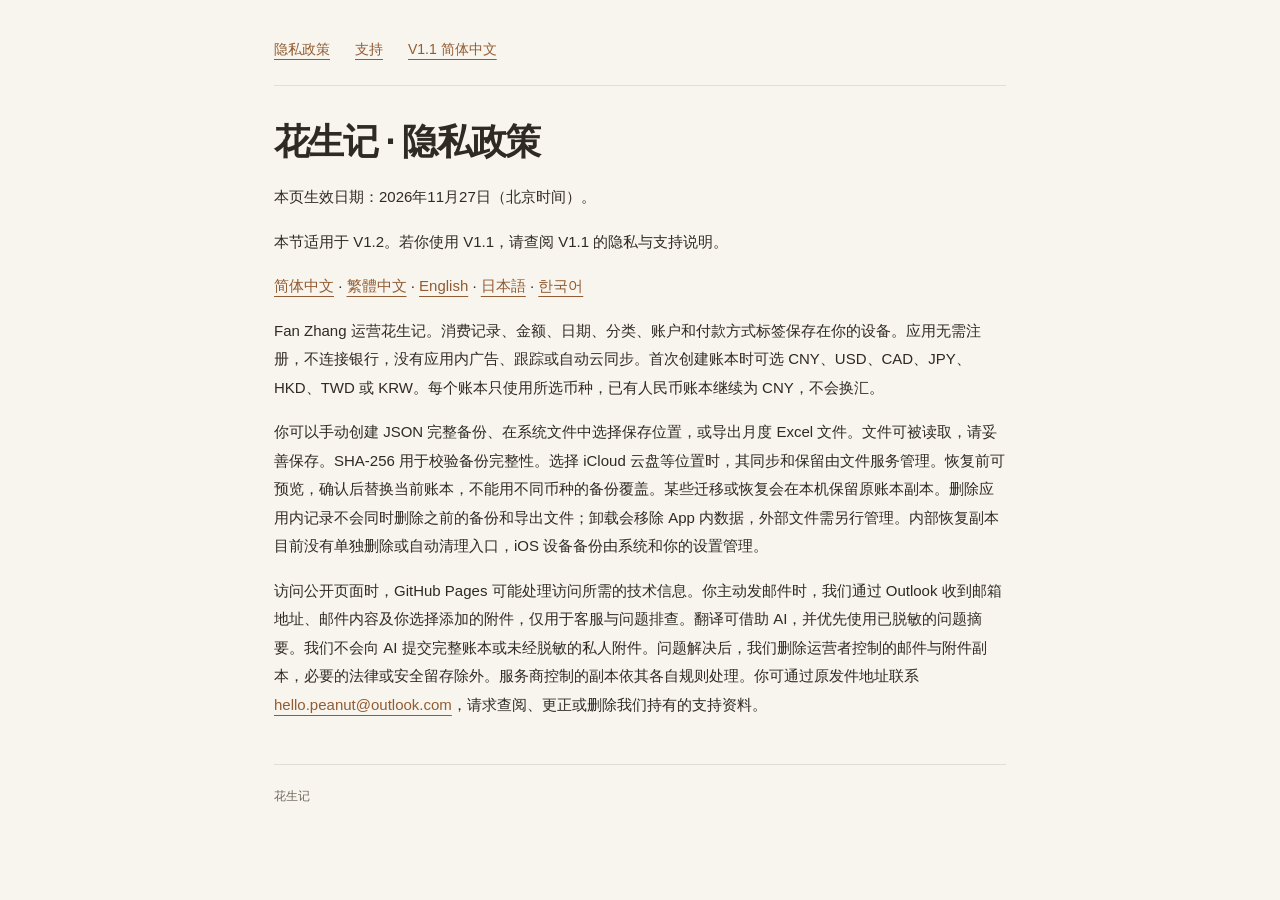
==== privacy-v12-zh-hans.html @ ffc0ed90 "Publish Peanut 1.2 privacy and support in five languages" ====
<!doctype html>
<html lang="zh-Hans"><head><meta charset="utf-8"><meta name="viewport" content="width=device-width, initial-scale=1"><title>花生记 · 隐私政策</title><link rel="stylesheet" href="style.css"></head><body><nav><a href="privacy-v12-zh-hans.html">隐私政策</a> <a href="support-v12-zh-hans.html">支持</a> <a href="privacy.html">V1.1 简体中文</a></nav><main><h1>花生记 · 隐私政策</h1>
<p data-effective-date="2026-11-27">本页生效日期：2026年11月27日（北京时间）。</p>
<p>本节适用于 V1.2。若你使用 V1.1，请查阅 V1.1 的隐私与支持说明。</p>
<p><a href="privacy-v12-zh-hans.html" lang="zh-Hans">简体中文</a> · <a href="privacy-v12-zh-hant.html" lang="zh-Hant">繁體中文</a> · <a href="privacy-v12-en.html" lang="en">English</a> · <a href="privacy-v12-ja.html" lang="ja">日本語</a> · <a href="privacy-v12-ko.html" lang="ko">한국어</a></p>
<p>Fan Zhang 运营花生记。消费记录、金额、日期、分类、账户和付款方式标签保存在你的设备。应用无需注册，不连接银行，没有应用内广告、跟踪或自动云同步。首次创建账本时可选 CNY、USD、CAD、JPY、HKD、TWD 或 KRW。每个账本只使用所选币种，已有人民币账本继续为 CNY，不会换汇。</p>
<p>你可以手动创建 JSON 完整备份、在系统文件中选择保存位置，或导出月度 Excel 文件。文件可被读取，请妥善保存。SHA-256 用于校验备份完整性。选择 iCloud 云盘等位置时，其同步和保留由文件服务管理。恢复前可预览，确认后替换当前账本，不能用不同币种的备份覆盖。某些迁移或恢复会在本机保留原账本副本。删除应用内记录不会同时删除之前的备份和导出文件；卸载会移除 App 内数据，外部文件需另行管理。内部恢复副本目前没有单独删除或自动清理入口，iOS 设备备份由系统和你的设置管理。</p>
<p>访问公开页面时，GitHub Pages 可能处理访问所需的技术信息。你主动发邮件时，我们通过 Outlook 收到邮箱地址、邮件内容及你选择添加的附件，仅用于客服与问题排查。翻译可借助 AI，并优先使用已脱敏的问题摘要。我们不会向 AI 提交完整账本或未经脱敏的私人附件。问题解决后，我们删除运营者控制的邮件与附件副本，必要的法律或安全留存除外。服务商控制的副本依其各自规则处理。你可通过原发件地址联系 <a href="mailto:hello.peanut@outlook.com">hello.peanut@outlook.com</a>，请求查阅、更正或删除我们持有的支持资料。</p>
</main><footer>花生记</footer></body></html>
---- style.css ----
:root{--paper:#f8f5ee;--ink:#302a25;--muted:#71685f;--accent:#925c32;--line:#e3ded3;--card:#eee9df;--dark:#30271f;--radius:24px;font-family:-apple-system,BlinkMacSystemFont,"SF Pro Display","PingFang SC","Microsoft YaHei",sans-serif;color-scheme:light;line-height:1.65;color:var(--ink);background:var(--paper)}*{box-sizing:border-box}html{scroll-behavior:smooth;scroll-padding-top:100px}body{margin:0}a{color:var(--accent);text-decoration-thickness:1px;text-underline-offset:5px}a:focus-visible,[tabindex]:focus-visible{outline:3px solid var(--accent);outline-offset:7px}img{max-width:100%;height:auto;display:block}h1,h2,h3,p,figure{margin:0}h1,h2,h3{font-weight:600;letter-spacing:-.045em;line-height:1.18}p{overflow-wrap:anywhere}section[id]{scroll-margin-top:100px}.wrap{width:min(1160px,calc(100% - 80px));margin-inline:auto}.skip-link{position:fixed;top:-100px;left:20px;z-index:10;background:var(--ink);color:white;padding:12px 20px}.skip-link:focus{top:12px}.site-header{position:sticky;top:0;z-index:5;background:rgba(248,245,238,.94);border-bottom:1px solid rgba(227,222,211,.8);backdrop-filter:blur(18px)}.site-nav{height:80px;display:flex;justify-content:space-between;align-items:center}.brand{display:inline-flex;align-items:center;gap:11px;color:var(--ink);text-decoration:none;font-size:22px;font-weight:650;letter-spacing:-.03em}.brand img{border-radius:22%;box-shadow:0 1px 4px #302a2510}.brand-en{font-size:12px;font-weight:450;letter-spacing:.02em;color:var(--muted);margin-left:11px}.nav-links{display:flex;gap:34px}.nav-links a{font-size:14px;color:var(--ink);text-decoration:none}.nav-links a:hover,.footer-links a:hover{color:var(--accent);text-decoration:underline}.hero{display:grid;grid-template-columns:1.05fr 1fr;gap:70px;align-items:center;padding-top:70px;padding-bottom:75px}.eyebrow{font-size:11px;font-weight:600;letter-spacing:.17em;color:var(--accent);margin-bottom:22px}.small-line{width:23px;height:1px;background:var(--accent);display:inline-block;vertical-align:middle;margin-right:9px}.hero-icon{border-radius:23%;margin-bottom:25px;box-shadow:0 10px 30px #45331d0b}.hero h1{font-size:clamp(42px,4.25vw,64px);line-height:1.18;letter-spacing:-.055em}.accent{color:var(--accent)}.hero-intro{font-size:18px;line-height:1.9;color:var(--muted);margin-top:25px}.hero-actions{display:flex;align-items:center;gap:28px;margin-top:30px}.button{display:inline-flex;align-items:center;justify-content:center;gap:25px;padding:13px 24px;border-radius:50px;font-size:14px;text-decoration:none;font-weight:550}.primary{background:var(--ink);color:#fff}.primary:hover{background:var(--accent)}.text-link{font-size:14px;color:var(--ink);text-decoration:none}.text-link span{margin-left:10px}.hero-note{margin-top:26px;font-size:12px;color:var(--muted)}.hero-note span{margin-inline:10px}.hero-visual{position:relative;min-height:640px;border-radius:180px 180px 36px 36px;background:radial-gradient(ellipse at 30% 0,#efe1c9,transparent 70%),#eee9df;display:flex;justify-content:center;align-items:center;padding:38px 40px 42px}.phone{display:block;padding:6px;border-radius:32px;background:#292623;box-shadow:0 15px 28px #3f30231c;border:1px solid #625b52;overflow:hidden}.phone img{width:100%;border-radius:26px;aspect-ratio:1206/2622;object-fit:contain;background:#fff}.hero-phone{width:252px;transform:rotate(4deg);box-shadow:12px 24px 55px #4e3a282e}.phone-caption{position:absolute;top:32px;left:31px;font-size:11px;color:#746b5f;letter-spacing:.04em}.caption-dot{display:inline-block;width:5px;height:5px;background:#9b7451;border-radius:50%;margin-right:6px}.visual-note{position:absolute;bottom:24px;right:25px;display:flex;flex-direction:column;align-items:flex-end;font-size:11px;line-height:1.8;color:#7c7265}.principles{display:flex;justify-content:space-between;gap:18px;flex-wrap:wrap;border-top:1px solid var(--line);padding-block:26px;font-size:12px;color:var(--muted)}.section{padding-block:96px}.preview-section{background:#efebe3}.section-heading{display:flex;align-items:end;justify-content:space-between;gap:35px;margin-bottom:45px}.section-heading h2{font-size:38px}.section-heading p:not(.eyebrow){font-size:14px;line-height:1.9;color:var(--muted)}.section-heading .eyebrow{margin-bottom:16px}.mobile-break{display:none}.screenshot-grid{display:grid;grid-template-columns:repeat(5,minmax(0,1fr));gap:25px}.screenshot-grid .phone{padding:4px;border-radius:25px;transition:transform .2s}.screenshot-grid .phone:hover{transform:translateY(-5px)}.screenshot-grid .phone img{border-radius:21px}.screenshot-grid figcaption{font-size:12px;line-height:1.5;margin-top:22px;letter-spacing:-.02em}.screenshot-grid figcaption span{font-size:10px;color:#938575;margin-right:7px}.image-note{font-size:11px;color:var(--muted);max-width:760px;line-height:1.9;margin-top:35px}.feature-grid{display:grid;grid-template-columns:1fr 1fr;column-gap:90px}.feature-grid article{padding-block:30px 35px;border-top:1px solid var(--line)}.feature-number{font-size:11px;letter-spacing:.05em;color:var(--muted)}.feature-grid h3{font-size:24px;letter-spacing:-.025em;margin-block:15px 13px}.feature-grid p{font-size:14px;line-height:1.9;color:var(--muted);max-width:410px}.privacy-band{background:var(--dark);color:#f7f0e4;padding-block:78px}.privacy-layout{display:grid;grid-template-columns:1fr 1fr;gap:90px;align-items:center}.privacy-band .eyebrow{color:#c3a581}.privacy-band h2{font-size:40px}.privacy-layout>div>p:not(.eyebrow){font-size:17px;line-height:1.9;color:#e5dacb}.privacy-layout .privacy-detail{font-size:12px!important;color:#bfb09d!important;margin-top:17px}.light-link{display:inline-block;color:#e8c59c;font-size:13px;margin-top:22px}.light-link span{margin-left:16px}.download-section{text-align:center;padding-block:92px}.download-icon{border-radius:23%;margin:0 auto 25px}.download-section h2{font-size:36px}.download-section>p:not(.eyebrow){color:var(--muted);font-size:14px;margin-top:20px}.unavailable{background:#e9e4da;color:#71685f;margin-top:30px;cursor:default;border:1px solid #ddd7cc}.download-section .download-note{font-size:11px!important;line-height:1.9}.site-footer{border-top:1px solid var(--line);padding-top:40px;padding-bottom:25px;display:grid;grid-template-columns:1fr 1fr;gap:40px}.site-footer>div>p{font-size:12px;color:var(--muted);margin-top:12px}.footer-links{display:flex;justify-content:flex-end;align-items:start;gap:22px;flex-wrap:wrap}.footer-links a{font-size:12px;color:var(--muted);text-decoration:none}.footer-bottom{grid-column:1/-1;display:flex;justify-content:space-between;gap:20px;border-top:1px solid var(--line);padding-top:20px;font-size:10px;color:var(--muted)}body:not(.product-page){max-width:780px;padding:36px 24px 60px;margin:auto;line-height:1.9}body:not(.product-page) nav{display:flex;gap:25px;flex-wrap:wrap;border-bottom:1px solid var(--line);padding-bottom:22px;font-size:14px}body:not(.product-page) h1{font-size:36px;margin-top:35px;margin-bottom:20px}body:not(.product-page) h2{font-size:23px;margin-top:38px;margin-bottom:14px}body:not(.product-page) h3{font-size:18px;margin-top:25px;margin-bottom:12px}body:not(.product-page) p{font-size:15px;margin-bottom:16px}body:not(.product-page) footer{font-size:12px;color:var(--muted);margin-top:45px;border-top:1px solid var(--line);padding-top:20px}.notice{background:#efebe2;padding:20px;border:1px solid var(--line);border-radius:16px}
@media(max-width:1000px){.wrap{width:calc(100% - 48px)}.hero{gap:35px;padding-top:50px}.hero-visual{min-height:590px;padding-inline:25px}.hero-phone{width:230px}.screenshot-grid{gap:14px}.screenshot-grid .phone{border-radius:21px}.screenshot-grid .phone img{border-radius:17px}.feature-grid,.privacy-layout{column-gap:45px}.hero h1{font-size:46px}}
@media(max-width:700px){html{scroll-padding-top:80px}.wrap{width:calc(100% - 40px)}.site-nav{height:68px}.brand{font-size:20px}.brand img{width:31px;height:31px}.brand-en{display:none}.nav-links{gap:23px}.nav-links a{font-size:13px}.hero{display:flex;flex-direction:column;align-items:stretch;gap:38px;padding-block:42px 38px}.hero-copy{padding-inline:5px}.hero .eyebrow{font-size:10px;margin-bottom:19px}.hero-icon{width:66px;height:66px;margin-bottom:23px}.hero h1{font-size:clamp(38px,9.7vw,55px)}.hero-intro{font-size:16px;margin-top:22px;line-height:1.85}.hero-actions{gap:24px;margin-top:25px}.hero-note{font-size:11px}.hero-visual{min-height:600px;border-radius:130px 130px 25px 25px;padding-block:46px}.hero-phone{width:238px;transform:rotate(3deg)}.phone-caption{left:22px;top:24px;font-size:10px}.visual-note{bottom:17px;right:20px}.principles{display:grid;grid-template-columns:1fr 1fr;font-size:11px;padding-block:22px;gap:12px}.section{padding-block:60px}.section-heading{display:block;margin-bottom:33px}.section-heading h2{font-size:32px}.section-heading p:not(.eyebrow){font-size:13px;margin-top:22px}.screenshot-grid{grid-template-columns:repeat(2,minmax(0,1fr));gap:30px 17px}.screenshot-grid figure:last-child{grid-column:1/-1;width:calc((100% - 17px)/2);justify-self:center}.screenshot-grid .phone{border-radius:24px}.screenshot-grid .phone img{border-radius:20px}.screenshot-grid figcaption{font-size:11px;margin-top:16px}.image-note{font-size:10px;margin-top:28px}.feature-grid{grid-template-columns:1fr}.feature-grid article{padding-block:25px 28px}.feature-grid h3{font-size:23px}.feature-grid p{font-size:13px}.privacy-band{padding-block:55px}.privacy-layout{grid-template-columns:1fr;gap:30px}.privacy-band h2{font-size:35px}.privacy-layout>div>p:not(.eyebrow){font-size:15px}.download-section h2{font-size:29px}.download-section>p:not(.eyebrow){font-size:13px}.download-section .eyebrow{font-size:9px}.site-footer{grid-template-columns:1fr;gap:25px;padding-top:30px}.footer-links{justify-content:flex-start;gap:18px}.footer-bottom{flex-direction:column;gap:8px}.footer-bottom span:last-child{max-width:300px}body:not(.product-page){padding:24px 20px 45px}body:not(.product-page) h1{font-size:30px}}
@media(prefers-reduced-motion:reduce){html{scroll-behavior:auto}.screenshot-grid .phone{transition:none}.screenshot-grid .phone:hover{transform:none}}
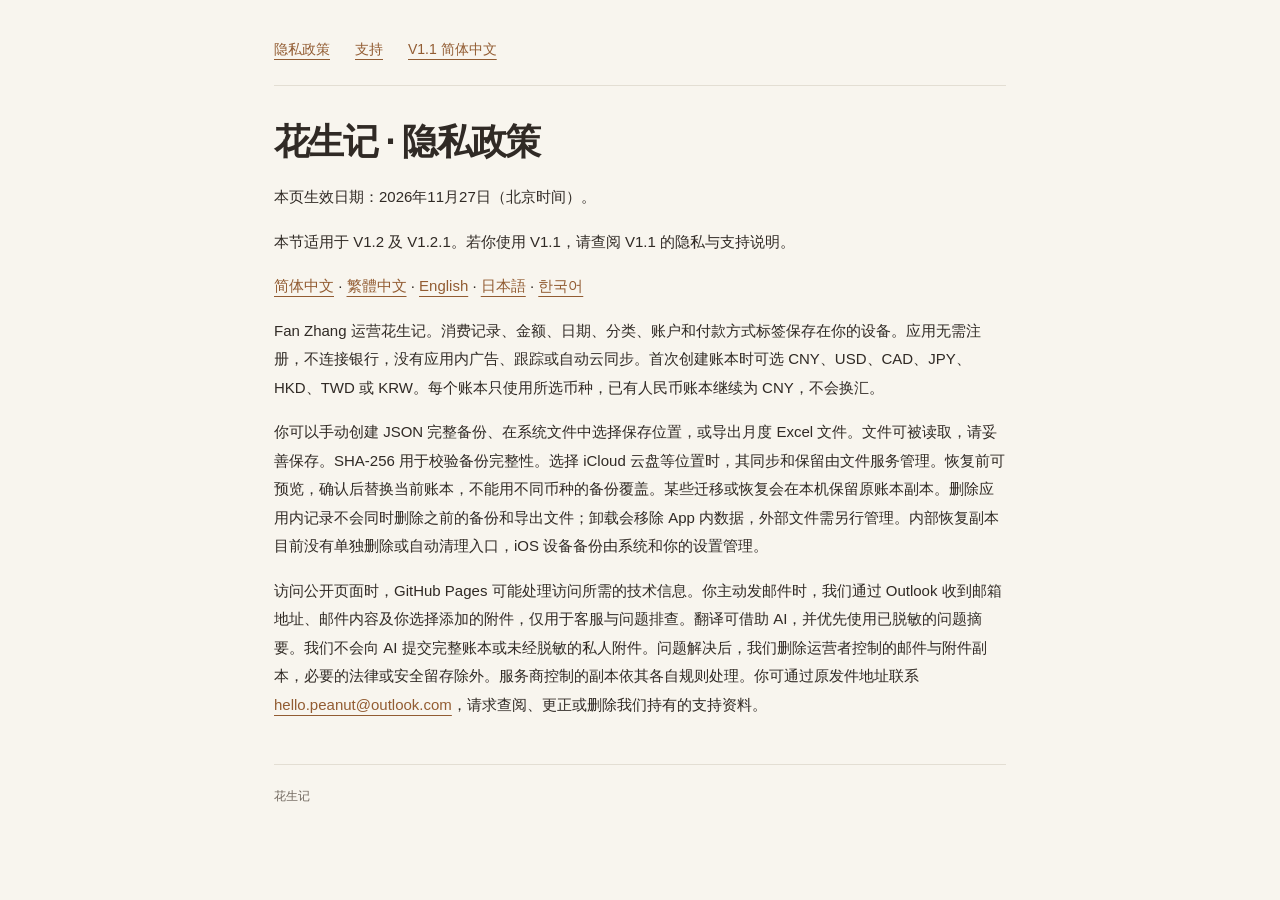
==== commit 504257fe: "Deploy approved Peanut privacy and support updates for CN and HK" ====
--- a/privacy-v12-zh-hans.html
+++ b/privacy-v12-zh-hans.html
@@ -1,7 +1,7 @@
 <!doctype html>
 <html lang="zh-Hans"><head><meta charset="utf-8"><meta name="viewport" content="width=device-width, initial-scale=1"><title>花生记 · 隐私政策</title><link rel="stylesheet" href="style.css"></head><body><nav><a href="privacy-v12-zh-hans.html">隐私政策</a> <a href="support-v12-zh-hans.html">支持</a> <a href="privacy.html">V1.1 简体中文</a></nav><main><h1>花生记 · 隐私政策</h1>
 <p data-effective-date="2026-11-27">本页生效日期：2026年11月27日（北京时间）。</p>
-<p>本节适用于 V1.2。若你使用 V1.1，请查阅 V1.1 的隐私与支持说明。</p>
+<p>本节适用于 V1.2 及 V1.2.1。若你使用 V1.1，请查阅 V1.1 的隐私与支持说明。</p>
 <p><a href="privacy-v12-zh-hans.html" lang="zh-Hans">简体中文</a> · <a href="privacy-v12-zh-hant.html" lang="zh-Hant">繁體中文</a> · <a href="privacy-v12-en.html" lang="en">English</a> · <a href="privacy-v12-ja.html" lang="ja">日本語</a> · <a href="privacy-v12-ko.html" lang="ko">한국어</a></p>
 <p>Fan Zhang 运营花生记。消费记录、金额、日期、分类、账户和付款方式标签保存在你的设备。应用无需注册，不连接银行，没有应用内广告、跟踪或自动云同步。首次创建账本时可选 CNY、USD、CAD、JPY、HKD、TWD 或 KRW。每个账本只使用所选币种，已有人民币账本继续为 CNY，不会换汇。</p>
 <p>你可以手动创建 JSON 完整备份、在系统文件中选择保存位置，或导出月度 Excel 文件。文件可被读取，请妥善保存。SHA-256 用于校验备份完整性。选择 iCloud 云盘等位置时，其同步和保留由文件服务管理。恢复前可预览，确认后替换当前账本，不能用不同币种的备份覆盖。某些迁移或恢复会在本机保留原账本副本。删除应用内记录不会同时删除之前的备份和导出文件；卸载会移除 App 内数据，外部文件需另行管理。内部恢复副本目前没有单独删除或自动清理入口，iOS 设备备份由系统和你的设置管理。</p>
--- a/style.css
+++ b/style.css
@@ -2,3 +2,20 @@
 @media(max-width:1000px){.wrap{width:calc(100% - 48px)}.hero{gap:35px;padding-top:50px}.hero-visual{min-height:590px;padding-inline:25px}.hero-phone{width:230px}.screenshot-grid{gap:14px}.screenshot-grid .phone{border-radius:21px}.screenshot-grid .phone img{border-radius:17px}.feature-grid,.privacy-layout{column-gap:45px}.hero h1{font-size:46px}}
 @media(max-width:700px){html{scroll-padding-top:80px}.wrap{width:calc(100% - 40px)}.site-nav{height:68px}.brand{font-size:20px}.brand img{width:31px;height:31px}.brand-en{display:none}.nav-links{gap:23px}.nav-links a{font-size:13px}.hero{display:flex;flex-direction:column;align-items:stretch;gap:38px;padding-block:42px 38px}.hero-copy{padding-inline:5px}.hero .eyebrow{font-size:10px;margin-bottom:19px}.hero-icon{width:66px;height:66px;margin-bottom:23px}.hero h1{font-size:clamp(38px,9.7vw,55px)}.hero-intro{font-size:16px;margin-top:22px;line-height:1.85}.hero-actions{gap:24px;margin-top:25px}.hero-note{font-size:11px}.hero-visual{min-height:600px;border-radius:130px 130px 25px 25px;padding-block:46px}.hero-phone{width:238px;transform:rotate(3deg)}.phone-caption{left:22px;top:24px;font-size:10px}.visual-note{bottom:17px;right:20px}.principles{display:grid;grid-template-columns:1fr 1fr;font-size:11px;padding-block:22px;gap:12px}.section{padding-block:60px}.section-heading{display:block;margin-bottom:33px}.section-heading h2{font-size:32px}.section-heading p:not(.eyebrow){font-size:13px;margin-top:22px}.screenshot-grid{grid-template-columns:repeat(2,minmax(0,1fr));gap:30px 17px}.screenshot-grid figure:last-child{grid-column:1/-1;width:calc((100% - 17px)/2);justify-self:center}.screenshot-grid .phone{border-radius:24px}.screenshot-grid .phone img{border-radius:20px}.screenshot-grid figcaption{font-size:11px;margin-top:16px}.image-note{font-size:10px;margin-top:28px}.feature-grid{grid-template-columns:1fr}.feature-grid article{padding-block:25px 28px}.feature-grid h3{font-size:23px}.feature-grid p{font-size:13px}.privacy-band{padding-block:55px}.privacy-layout{grid-template-columns:1fr;gap:30px}.privacy-band h2{font-size:35px}.privacy-layout>div>p:not(.eyebrow){font-size:15px}.download-section h2{font-size:29px}.download-section>p:not(.eyebrow){font-size:13px}.download-section .eyebrow{font-size:9px}.site-footer{grid-template-columns:1fr;gap:25px;padding-top:30px}.footer-links{justify-content:flex-start;gap:18px}.footer-bottom{flex-direction:column;gap:8px}.footer-bottom span:last-child{max-width:300px}body:not(.product-page){padding:24px 20px 45px}body:not(.product-page) h1{font-size:30px}}
 @media(prefers-reduced-motion:reduce){html{scroll-behavior:auto}.screenshot-grid .phone{transition:none}.screenshot-grid .phone:hover{transform:none}}
+
+/* Keep support addresses and policy links inside the narrow reading column. */
+body:not(.product-page) a{overflow-wrap:anywhere}
+body:not(.product-page) a[lang]{white-space:nowrap}
+
+@media(prefers-color-scheme:dark){
+  :root:has(body:not(.product-page)){
+    color-scheme:dark;
+    --paper:#211b17;
+    --ink:#f4eadf;
+    --muted:#c0afa2;
+    --accent:#edb487;
+    --line:#594b42;
+    --card:#322923;
+  }
+  body:not(.product-page) .notice{background:var(--card)}
+}
